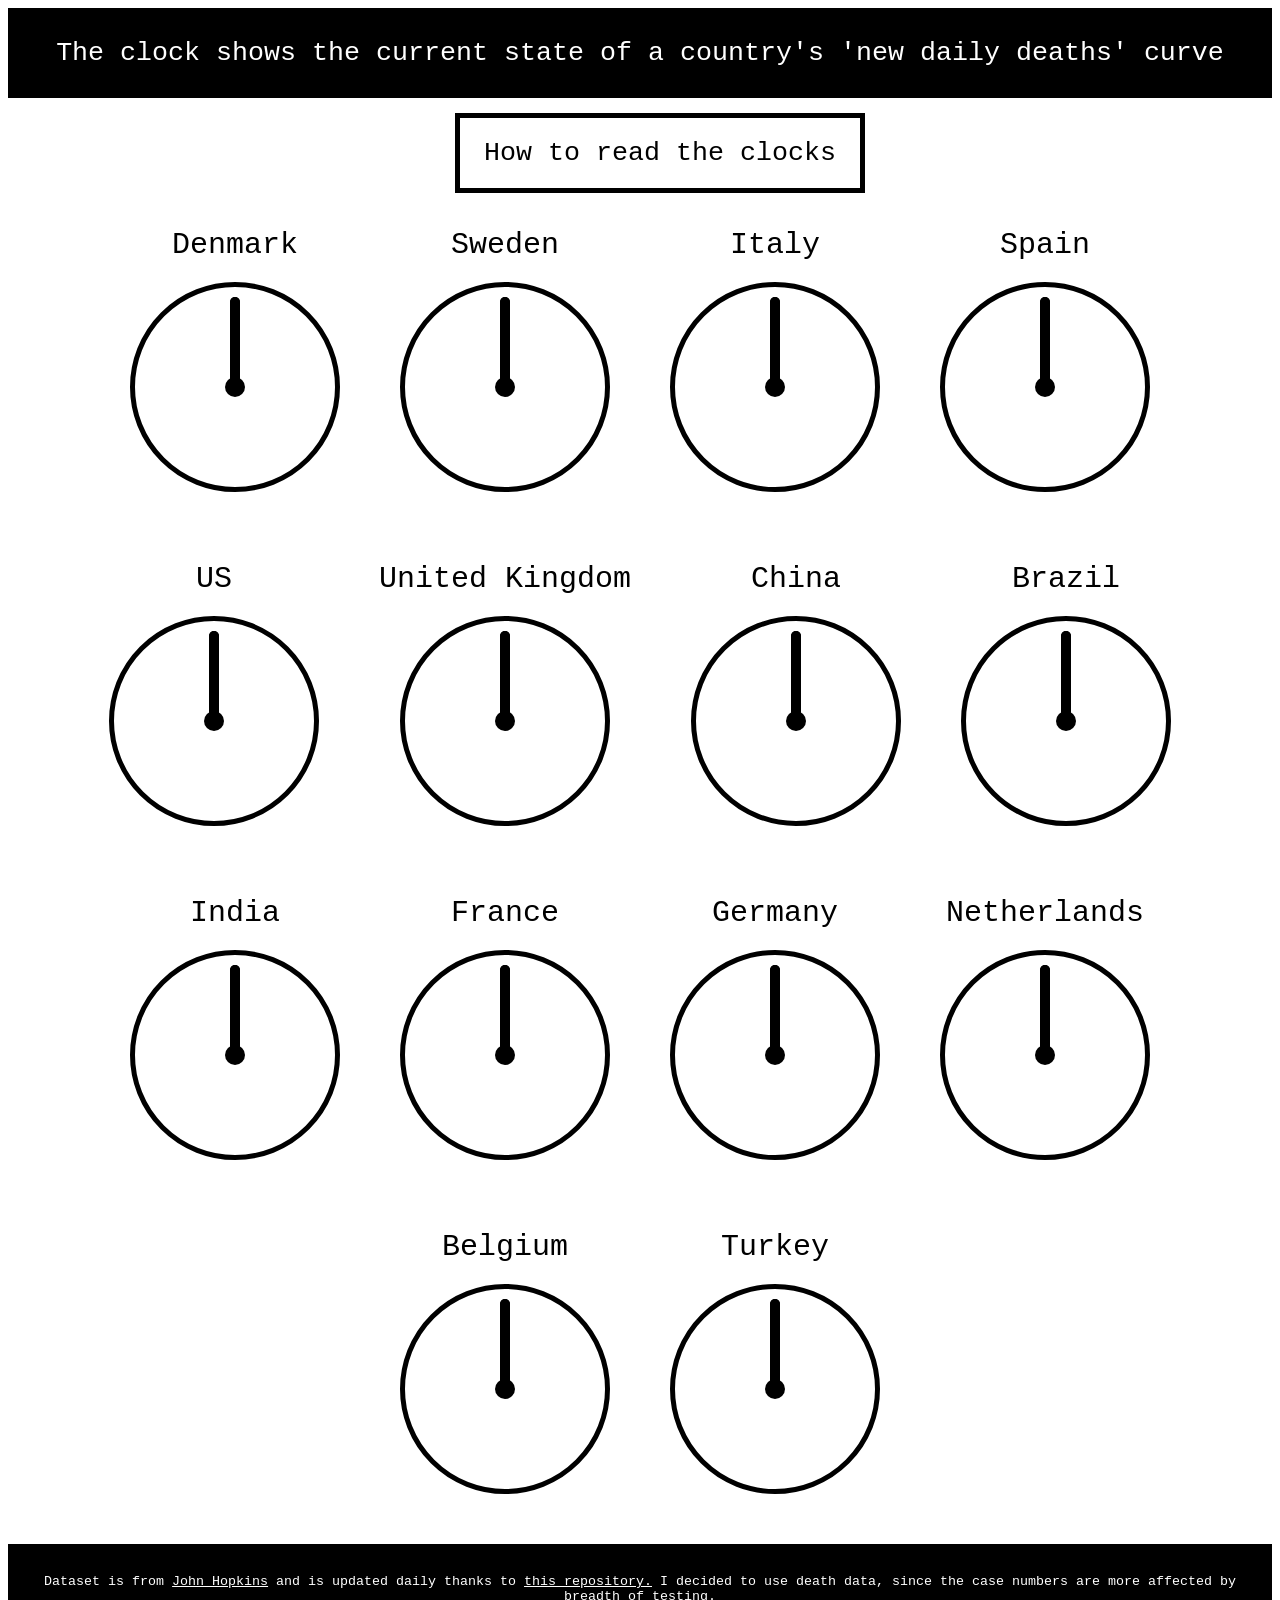
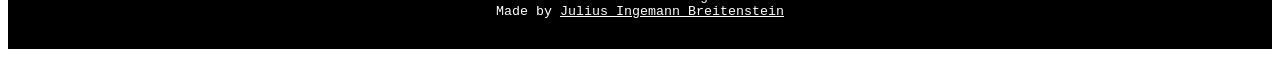
==== index.html @ 31a413e1 "changed name to indexhtml" ====
<!DOCTYPE html>

<head>
    
    <title>CoronaClock.html</title>
    <link
        rel = "stylesheet"
        type = "text/css"
        href = "CoronaClock.css"
    />

    <script src="CoronaClock.js"></script>



</head>
<main>
    <header>
        The clock shows the current state of a country's 'new daily deaths' curve
    </header>

    <div class= "menu">
        <div class="dropdown"> 
            <div class="box"> How to read the clocks </div>
            <div class="dropdown-content">
                <img src="howToRead.png" alt="The clock represents the most recent bit of a country's curve" width="700" height="433" class="image">
             </div>

        </div>

    </div>



    <div class="container">

<!--         <article> 
            <section class="title">Sweden</section>
            <section class="clock">
                <section class ="hand today" Sweden-today-hand> </section>
                <section class ="hand yesterday" Sweden-yesterday-hand> </section>
            </section>
        </article>

--> 
    </div>
    <footer> Dataset is from <a href="https://coronavirus.jhu.edu/map.html">John Hopkins</a> and is updated daily thanks to <a href="https://github.com/pomber/covid19">this repository.</a> I decided to use death data, since the case numbers are more affected by breadth of testing.<br> Made by <a href="https://juliusingemann.com">Julius Ingemann Breitenstein</a></footer>
</main>
---- CoronaClock.css ----
.container{
    background-color: white;
    display: flex;
    flex-wrap: wrap;
    font-family: monospace;
    justify-content: center;
}

header {
    text-align: center;
    font-family: monospace;
    font-size: 20pt;
    color: white;
    background-color: black;
    padding: 30px;
}

footer {
    text-align: center;
    font-family: monospace;
    font-size: 10pt;
    color: white;
    background-color: black;
    padding: 30px;

}

a:link {
    color: white;
}

a:visited {
    color: grey;
}

button{
    display: flex;
    align-items: center;
    justify-content: center;

    font-size: 15pt;
    border: none;
    color: white;
    margin: 20px;
    padding: 10px;
    cursor: pointer;

}

article{
    display: flex;
    flex-direction: column;
    margin: 30px;
    margin-top: 20px;

}

.title{
    text-align: center;
    color: black;
    font-size: 30px;
}

.clock {
    width: 200px;
    height: 200px;
    border-radius: 50%;
    border: 5px solid black;
    margin: auto;
    margin-top: 20px;
    position: relative;

}

.clock::after {
    content: '';
    position: absolute;
    background-color: black;
    border-radius: 50%;

    width: 20px;
    height: 20px;
    top: 50%;
    left: 50%;
    transform: translate(-50%, -50%);

}

.hand {
    width: 10px;
    height: 45%;
    color: black;
    background-color: black;
    border-top-right-radius: 5px;
    border-top-left-radius: 5px;

    position: absolute;
    bottom: 50%;
    left: 50%;
    transform-origin: bottom;
}

.hand.yesterday{
    --rotation: 0;
    transform: translateX(-50%) rotate(calc(var(--rotation) *1deg));
}

.hand.today{
    --rotation: 0;
    transform: translateX(-50%) rotate(calc(var(--rotation) *1deg));
}

.otherData{
    position: relative;
    margin-top: 10px;
    text-align: center;
}

.menu{
    background-color: white;
    display: grid;
    grid-template-columns: 400px;
    font-family: monospace;
    justify-content: center;
}

.box{
    width: 400px;
    height: 50px;
    margin: 20px;

    font-family: monospace;
    font-size: 20pt;
    padding-top: 20px;
    text-align: center;
    outline: solid black 5px;

}

.dropdown{

}

.dropdown-content{
    display: none;
    position: relative;
    z-index: 1;
    justify-content: center;

}

.dropdown:hover .dropdown-content{
    display: flex;
}

.image{
    background-color: white;
}
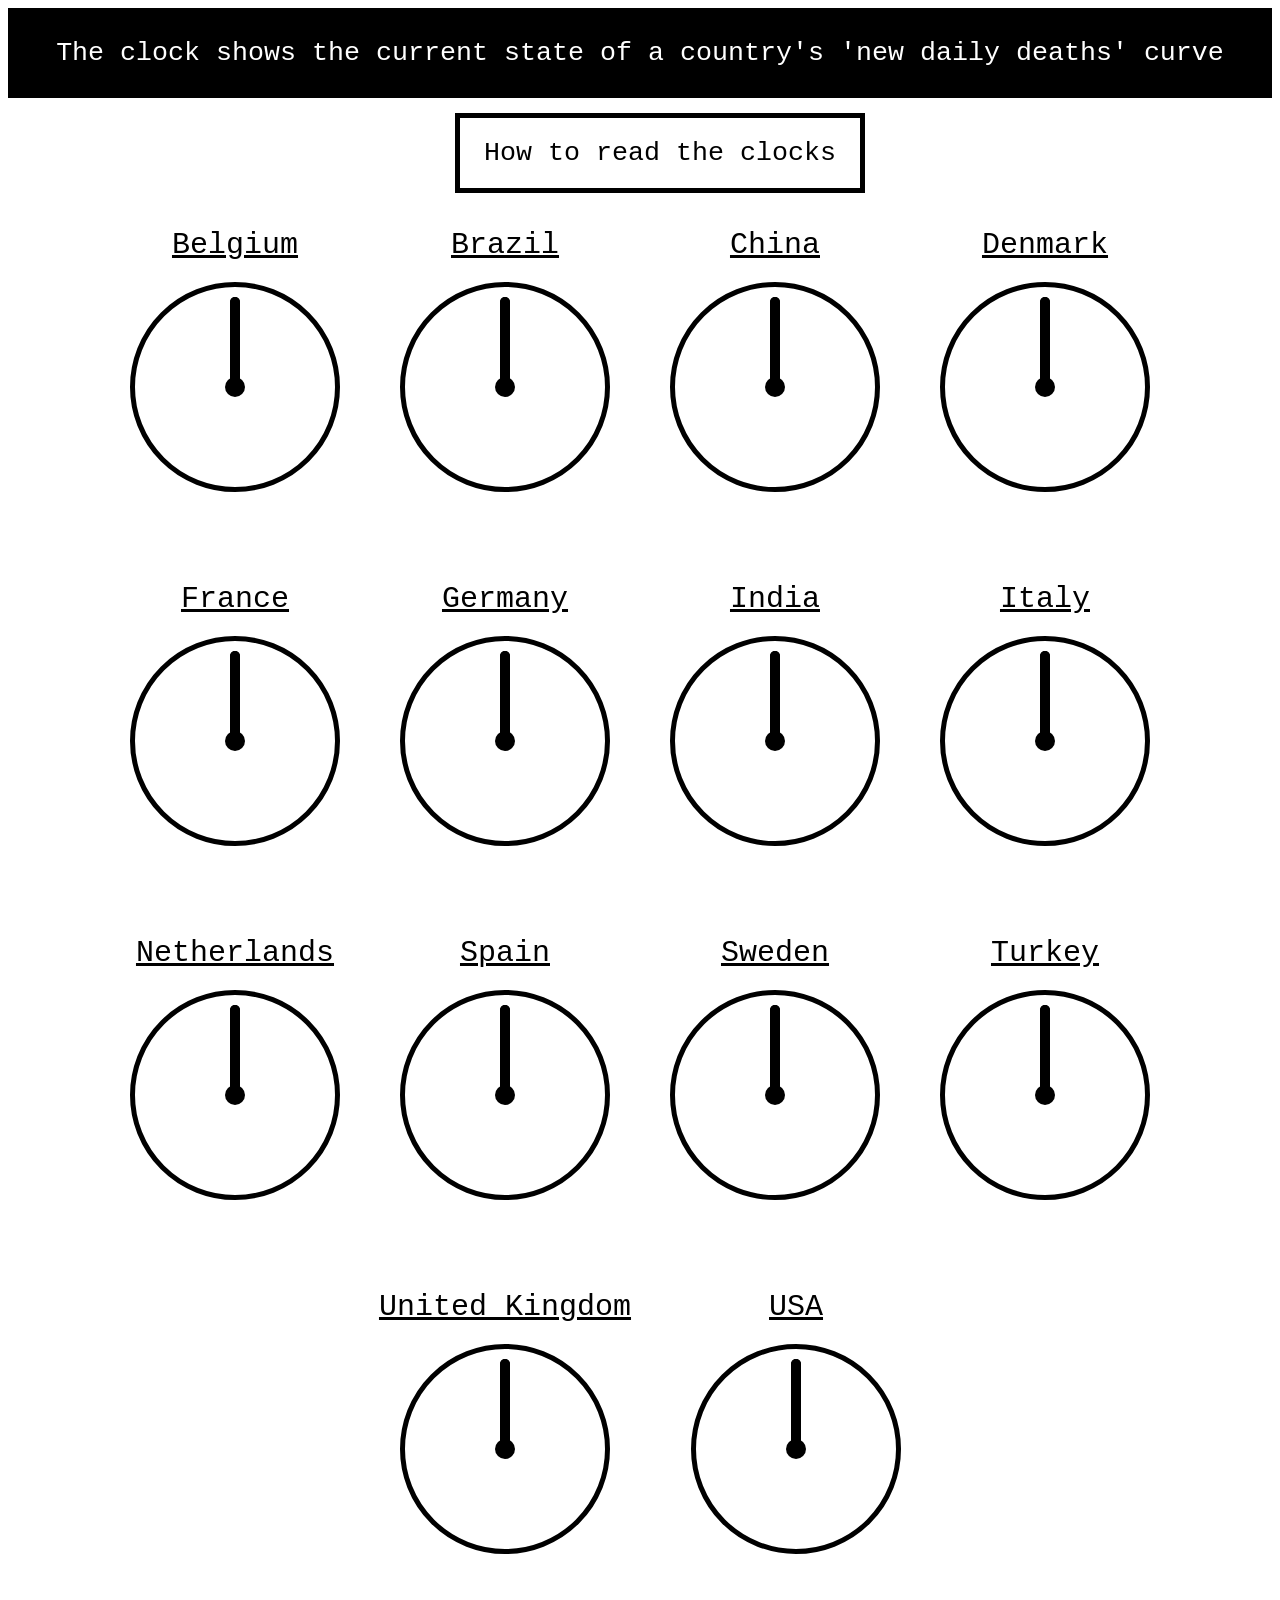
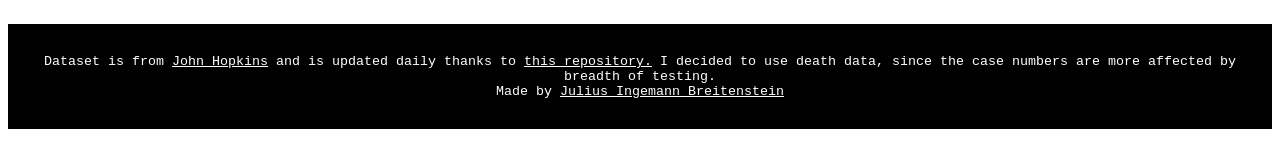
==== commit ee656be8: "Link to world-o-meters and link colours" ====
--- a/index.html
+++ b/index.html
@@ -44,5 +44,5 @@
 
 --> 
     </div>
-    <footer> Dataset is from <a href="https://coronavirus.jhu.edu/map.html">John Hopkins</a> and is updated daily thanks to <a href="https://github.com/pomber/covid19">this repository.</a> I decided to use death data, since the case numbers are more affected by breadth of testing.<br> Made by <a href="https://juliusingemann.com">Julius Ingemann Breitenstein</a></footer>
+    <footer> Dataset is from <a class="blackBackground" href="https://coronavirus.jhu.edu/map.html">John Hopkins</a> and is updated daily thanks to <a class="blackBackground" href="https://github.com/pomber/covid19">this repository.</a> I decided to use death data, since the case numbers are more affected by breadth of testing.<br> Made by <a class="blackBackground" href="https://juliusingemann.com">Julius Ingemann Breitenstein</a></footer>
 </main>
--- a/CoronaClock.css
+++ b/CoronaClock.css
@@ -25,12 +25,20 @@
 
 }
 
-a:link {
+a.blackBackground:link {
     color: white;
 }
 
-a:visited {
+a.blackBackground:visited {
     color: grey;
+}
+
+a.whiteBackground:link {
+    color: black;
+}
+
+a.whiteBackground:visited {
+    color: black;
 }
 
 button{
@@ -112,8 +120,9 @@
 
 .otherData{
     position: relative;
-    margin-top: 10px;
+    margin-top: 20px;
     text-align: center;
+    font-size: 20px;
 }
 
 .menu{
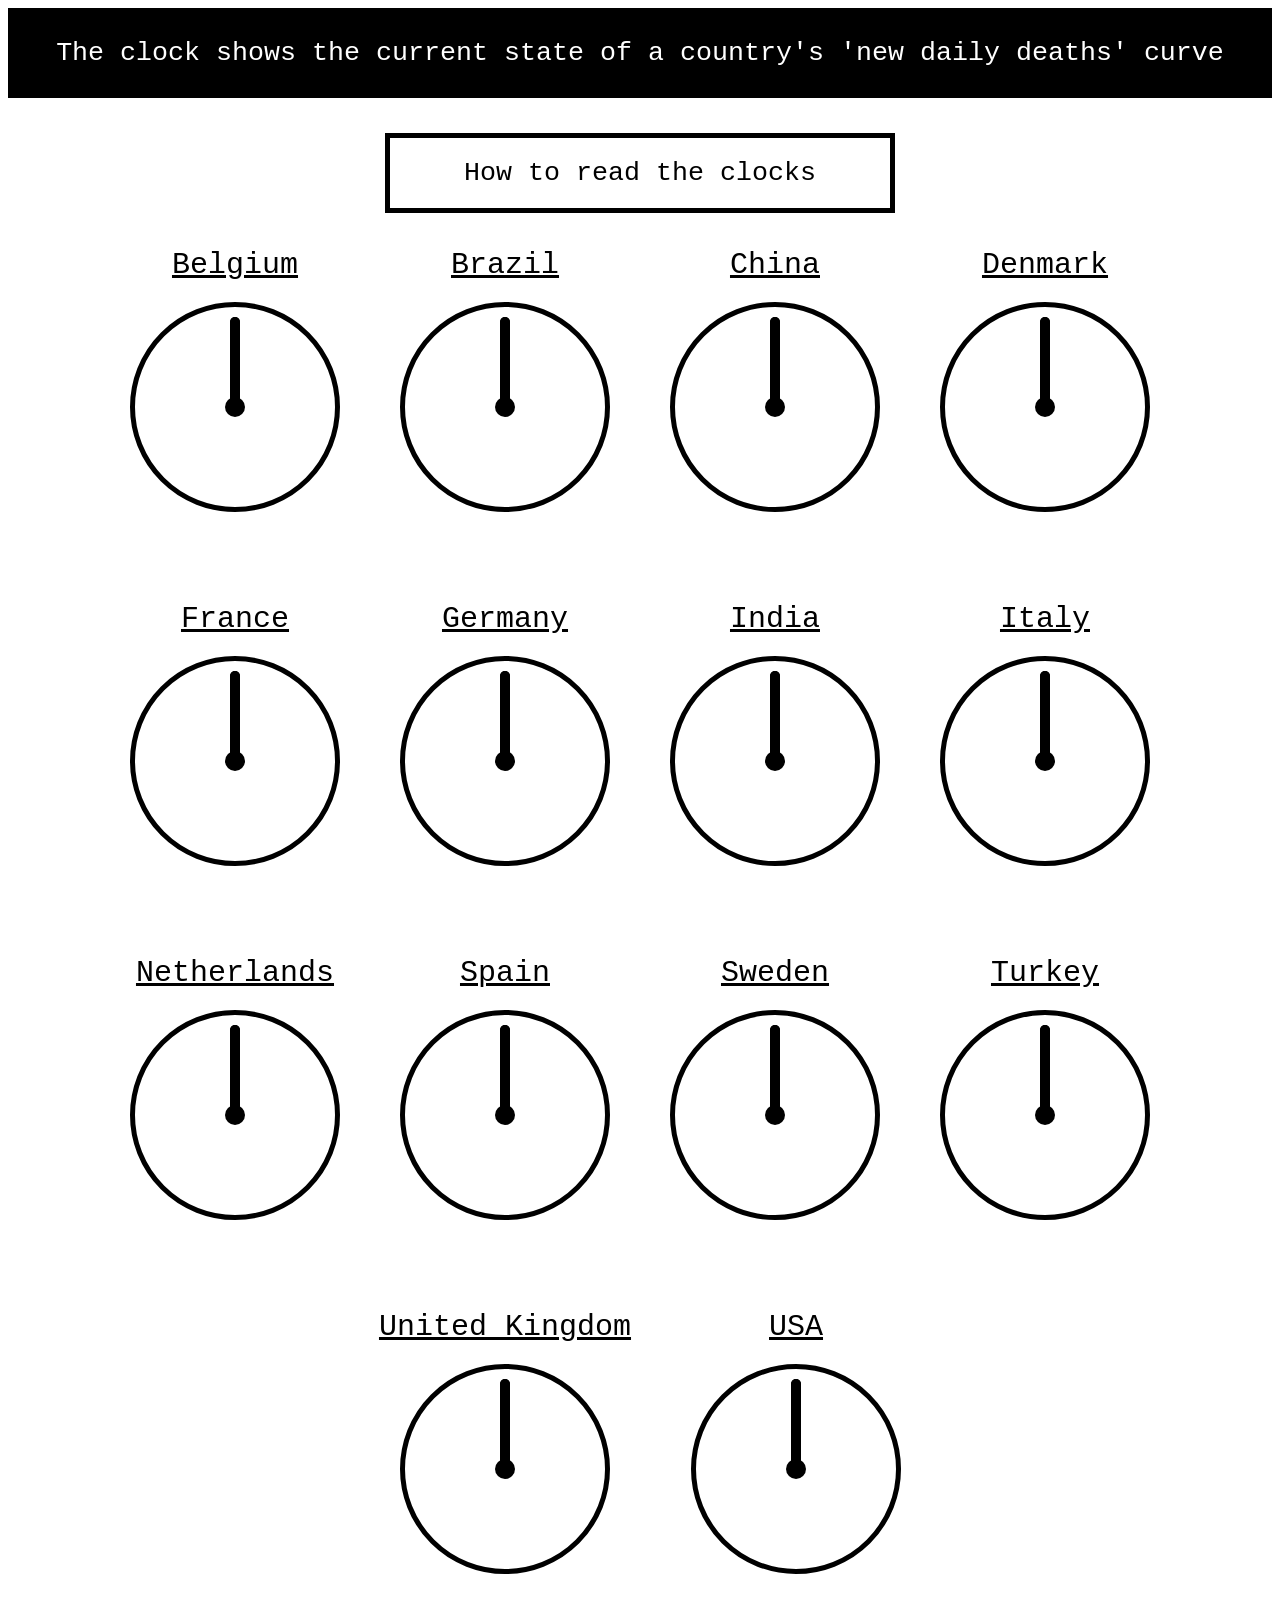
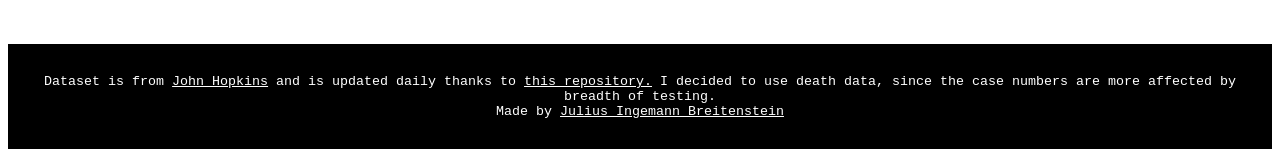
==== commit 2314f7bb: "Got the code ready to add animation" ====
--- a/index.html
+++ b/index.html
@@ -20,14 +20,17 @@
     </header>
 
     <div class= "menu">
-        <div class="dropdown"> 
+        <div class="dropdown grid-item" onclick=""> 
             <div class="box"> How to read the clocks </div>
             <div class="dropdown-content">
                 <img src="howToRead.png" alt="The clock represents the most recent bit of a country's curve" width="700" height="433" class="image">
              </div>
-
         </div>
-
+<!--        <div class="grid-item">
+            <div class="box button" onClick="">Animate from start of crisis</div>
+        </div>
+        you need to put the grid back to two columns when you uncomment this.
+-->
     </div>
 
 
--- a/CoronaClock.css
+++ b/CoronaClock.css
@@ -42,17 +42,7 @@
 }
 
 button{
-    display: flex;
-    align-items: center;
-    justify-content: center;
-
-    font-size: 15pt;
-    border: none;
-    color: white;
-    margin: 20px;
-    padding: 10px;
     cursor: pointer;
-
 }
 
 article{
@@ -128,13 +118,14 @@
 .menu{
     background-color: white;
     display: grid;
-    grid-template-columns: 400px;
+    grid-template-columns: 600px;
     font-family: monospace;
     justify-content: center;
+    text-align: center;
 }
 
 .box{
-    width: 400px;
+    width: 500px;
     height: 50px;
     margin: 20px;
 
@@ -147,7 +138,6 @@
 }
 
 .dropdown{
-
 }
 
 .dropdown-content{
@@ -155,6 +145,7 @@
     position: relative;
     z-index: 1;
     justify-content: center;
+    align-items: center;
 
 }
 
@@ -164,4 +155,16 @@
 
 .image{
     background-color: white;
+}
+
+.grid-item{
+    display: flex;
+    align-items: center;
+    justify-content: flex-start;
+    flex-direction: column;
+    margin-top: 20px;
+}
+
+.button{
+    cursor: pointer;
 }
